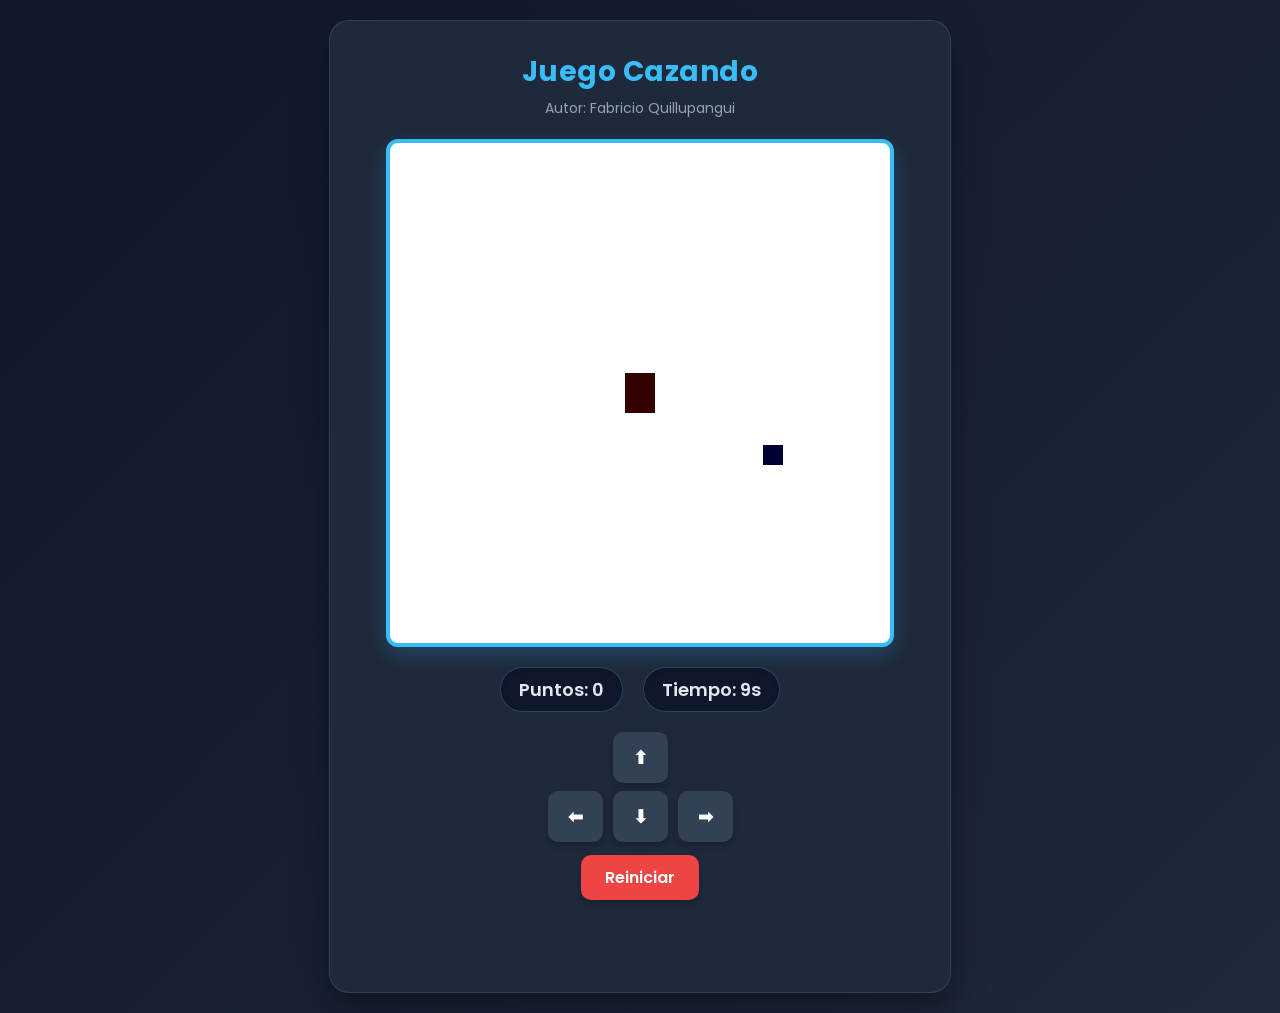
==== index.html @ 6f678f14 "cambio de nombre de cazando.html a index.html para vercel" ====
<!DOCTYPE html>
<html lang="es">
<head>
  <meta charset="UTF-8">
  <meta name="viewport" content="width=device-width, initial-scale=1.0">
  <title>Juego Cazando</title>
  <link rel="stylesheet" href="cazando.css"/>
  <link href="https://fonts.googleapis.com/css2?family=Poppins:wght@400;600;700&display=swap" rel="stylesheet">
  <script src="utils.js"></script>
</head>
<body onload="iniciarJuego()">

  <div class="game-container">
    <header class="game-header">
      <h1>Juego Cazando</h1>
      <p class="author">Autor: Fabricio Quillupangui</p>
    </header>

    <div class="canvas-wrapper">
      <canvas id="areaJuego" width="500" height="500"></canvas>
    </div>

    <div class="panel">
      <div class="badge">Puntos: <span id="puntos">0</span></div>
      <div class="badge">Tiempo: <span id="tiempo">10</span>s</div>
    </div>

    <div class="controles">
      <div class="control-row">
        <button onclick="moverArriba()" class="btn-control">⬆</button>
      </div>
      <div class="control-row">
        <button onclick="moverIzquierda()" class="btn-control">⬅</button>
        <button onclick="moverAbajo()" class="btn-control">⬇</button>
        <button onclick="moverDerecha()" class="btn-control">➡</button>
      </div>
      <div class="control-row">
        <button onclick="reiniciar()" class="btn-action">Reiniciar</button>
      </div>
    </div>

    <p id="mensaje"></p>
  </div>

  <script src="cazando.js"></script>
</body>
</html>
---- cazando.css ----
/* Estilos generales y diseño base */
body {
  text-align: center;
  font-family: 'Poppins', sans-serif;
  background: linear-gradient(135deg, #0f172a 0%, #1e293b 100%);
  color: #f8fafc;
  margin: 0;
  padding: 20px;
  min-height: 100vh;
  display: flex;
  justify-content: center;
  align-items: center;
}

/* Contenedor principal tipo tarjeta de juego */
.game-container {
  background: #1e293b;
  padding: 30px;
  border-radius: 20px;
  box-shadow: 0 15px 35px rgba(0, 0, 0, 0.4);
  max-width: 560px;
  width: 100%;
  border: 1px solid rgba(255, 255, 255, 0.1);
}

.game-header h1 {
  margin: 0 0 5px 0;
  font-size: 28px;
  color: #38bdf8;
  font-weight: 700;
  letter-spacing: 0.5px;
}

.author {
  margin: 0 0 20px 0;
  font-size: 14px;
  color: #94a3b8;
}

/* Área del Canvas */
.canvas-wrapper {
  display: flex;
  justify-content: center;
  margin-bottom: 20px;
}

canvas {
  background: #ffffff;
  border: 4px solid #38bdf8;
  border-radius: 12px;
  box-shadow: 0 8px 20px rgba(56, 189, 248, 0.2);
}

/* Panel de Puntuación y Tiempo */
.panel {
  margin: 15px 0;
  font-size: 18px;
  display: flex;
  justify-content: center;
  gap: 20px;
}

.badge {
  background: #0f172a;
  padding: 8px 18px;
  border-radius: 30px;
  border: 1px solid rgba(56, 189, 248, 0.3);
  font-weight: 600;
  color: #e2e8f0;
  box-shadow: inset 0 2px 4px rgba(0,0,0,0.2);
}

/* Controles y Botones */
.controles {
  margin-top: 20px;
  display: flex;
  flex-direction: column;
  align-items: center;
  gap: 8px;
}

.control-row {
  display: flex;
  gap: 10px;
  justify-content: center;
}

button {
  border: none;
  border-radius: 10px;
  font-family: 'Poppins', sans-serif;
  font-weight: 600;
  cursor: pointer;
  transition: all 0.2s ease-in-out;
  box-shadow: 0 4px 6px rgba(0,0,0,0.2);
}

.btn-control {
  background: #334155;
  color: #ffffff;
  padding: 12px 20px;
  font-size: 18px;
  min-width: 55px;
}

.btn-control:hover {
  background: #38bdf8;
  color: #0f172a;
  transform: translateY(-2px);
  box-shadow: 0 6px 12px rgba(56, 189, 248, 0.3);
}

.btn-control:active {
  transform: translateY(1px);
}

.btn-action {
  background: #ef4444;
  color: white;
  padding: 10px 24px;
  font-size: 16px;
  margin-top: 5px;
}

.btn-action:hover {
  background: #dc2626;
  transform: translateY(-2px);
  box-shadow: 0 6px 12px rgba(239, 68, 68, 0.3);
}

/* Mensaje de estado (ID intacto) */
#mensaje {
  font-size: 18px;
  font-weight: bold;
  color: #f43f5e;
  margin-top: 20px;
  min-height: 24px;
  text-shadow: 0 2px 4px rgba(0,0,0,0.3);
}
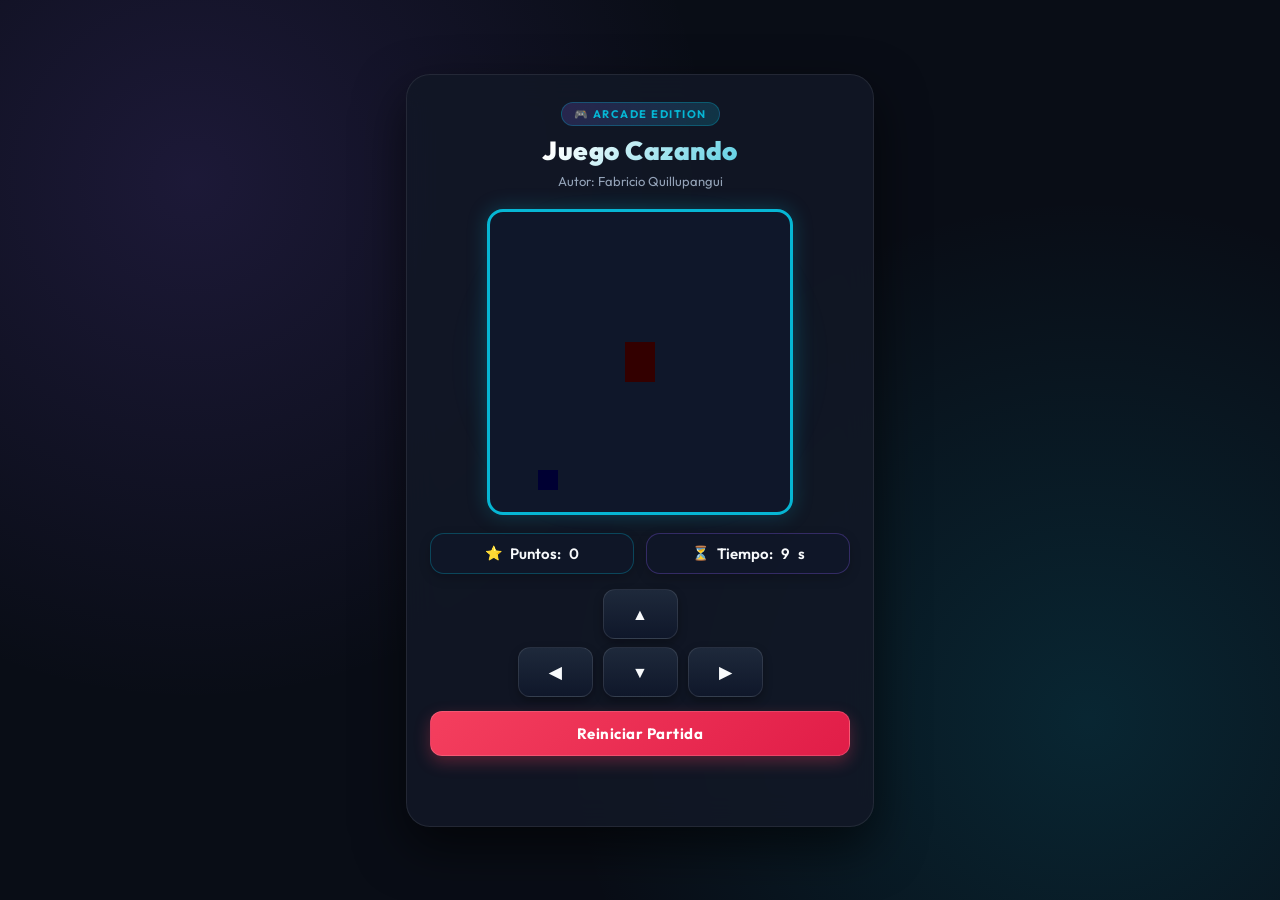
==== commit e521d492: "Nueva mejora visual para el juego en general" ====
--- a/index.html
+++ b/index.html
@@ -5,41 +5,53 @@
   <meta name="viewport" content="width=device-width, initial-scale=1.0">
   <title>Juego Cazando</title>
   <link rel="stylesheet" href="cazando.css"/>
-  <link href="https://fonts.googleapis.com/css2?family=Poppins:wght@400;600;700&display=swap" rel="stylesheet">
+  <link href="https://fonts.googleapis.com/css2?family=Outfit:wght@400;600;700;900&display=swap" rel="stylesheet">
   <script src="utils.js"></script>
 </head>
 <body onload="iniciarJuego()">
 
-  <div class="game-container">
-    <header class="game-header">
-      <h1>Juego Cazando</h1>
-      <p class="author">Autor: Fabricio Quillupangui</p>
-    </header>
+  <div class="game-wrapper">
+    <div class="game-container">
+      
+      <header class="game-header">
+        <div class="header-badge-top">🎮 Arcade Edition</div>
+        <h1>Juego Cazando</h1>
+        <p class="author">Autor: Fabricio Quillupangui</p>
+      </header>
 
-    <div class="canvas-wrapper">
-      <canvas id="areaJuego" width="500" height="500"></canvas>
+      <div class="canvas-wrapper">
+        <div class="canvas-glow-effect"></div>
+        <canvas id="areaJuego" width="300" height="300"></canvas>
+      </div>
+
+      <div class="panel">
+        <div class="badge score-badge">
+          <span class="badge-icon">⭐</span> Puntos: <span id="puntos">0</span>
+        </div>
+        <div class="badge time-badge">
+          <span class="badge-icon">⏳</span> Tiempo: <span id="tiempo">10</span>s
+        </div>
+      </div>
+
+      <div class="controles">
+        <div class="control-row">
+          <button onclick="moverArriba()" class="btn-control" aria-label="Arriba">▲</button>
+        </div>
+        <div class="control-row horizontal-controls">
+          <button onclick="moverIzquierda()" class="btn-control" aria-label="Izquierda">◀</button>
+          <button onclick="moverAbajo()" class="btn-control" aria-label="Abajo">▼</button>
+          <button onclick="moverDerecha()" class="btn-control" aria-label="Derecha">▶</button>
+        </div>
+        <div class="control-row action-row">
+          <button onclick="reiniciar()" class="btn-action">Reiniciar Partida</button>
+        </div>
+      </div>
+
+      <div class="message-container">
+        <p id="mensaje"></p>
+      </div>
+
     </div>
-
-    <div class="panel">
-      <div class="badge">Puntos: <span id="puntos">0</span></div>
-      <div class="badge">Tiempo: <span id="tiempo">10</span>s</div>
-    </div>
-
-    <div class="controles">
-      <div class="control-row">
-        <button onclick="moverArriba()" class="btn-control">⬆</button>
-      </div>
-      <div class="control-row">
-        <button onclick="moverIzquierda()" class="btn-control">⬅</button>
-        <button onclick="moverAbajo()" class="btn-control">⬇</button>
-        <button onclick="moverDerecha()" class="btn-control">➡</button>
-      </div>
-      <div class="control-row">
-        <button onclick="reiniciar()" class="btn-action">Reiniciar</button>
-      </div>
-    </div>
-
-    <p id="mensaje"></p>
   </div>
 
   <script src="cazando.js"></script>
--- a/cazando.css
+++ b/cazando.css
@@ -1,139 +1,242 @@
-/* Estilos generales y diseño base */
+/* Importación de tipografía moderna y limpia estilo UI de videojuegos */
+@import url('https://fonts.googleapis.com/css2?family=Outfit:wght@400;600;700;900&display=swap');
+
+:root {
+  --bg-core: #090d16;
+  --panel-bg: rgba(18, 24, 38, 0.85);
+  --accent-cyan: #06b6d4;
+  --accent-purple: #8b5cf6;
+  --accent-pink: #ec4899;
+  --text-main: #f8fafc;
+  --text-muted: #94a3b8;
+  --border-glass: rgba(255, 255, 255, 0.08);
+}
+
 body {
   text-align: center;
-  font-family: 'Poppins', sans-serif;
-  background: linear-gradient(135deg, #0f172a 0%, #1e293b 100%);
-  color: #f8fafc;
+  font-family: 'Outfit', sans-serif;
+  background-color: var(--bg-core);
+  background-image: 
+    radial-gradient(circle at 15% 20%, rgba(139, 92, 246, 0.15) 0%, transparent 40%),
+    radial-gradient(circle at 85% 80%, rgba(6, 182, 212, 0.15) 0%, transparent 40%);
+  color: var(--text-main);
   margin: 0;
-  padding: 20px;
+  padding: 15px;
   min-height: 100vh;
   display: flex;
   justify-content: center;
   align-items: center;
-}
-
-/* Contenedor principal tipo tarjeta de juego */
+  box-sizing: border-box;
+}
+
+.game-wrapper {
+  width: 100%;
+  display: flex;
+  justify-content: center;
+}
+
+/* Tarjeta principal con efecto Glassmorphism refinado */
 .game-container {
-  background: #1e293b;
-  padding: 30px;
+  background: var(--panel-bg);
+  backdrop-filter: blur(16px);
+  -webkit-backdrop-filter: blur(16px);
+  padding: 28px 24px;
+  border-radius: 24px;
+  box-shadow: 0 20px 50px rgba(0, 0, 0, 0.6), 
+              0 0 0 1px var(--border-glass) inset;
+  max-width: 420px;
+  width: 100%;
+  position: relative;
+  overflow: hidden;
+}
+
+.game-header {
+  margin-bottom: 20px;
+}
+
+.header-badge-top {
+  display: inline-block;
+  background: linear-gradient(135deg, rgba(139, 92, 246, 0.2), rgba(6, 182, 212, 0.2));
+  color: var(--accent-cyan);
+  font-size: 11px;
+  font-weight: 700;
+  text-transform: uppercase;
+  letter-spacing: 1.5px;
+  padding: 4px 12px;
   border-radius: 20px;
-  box-shadow: 0 15px 35px rgba(0, 0, 0, 0.4);
-  max-width: 560px;
-  width: 100%;
+  margin-bottom: 8px;
+  border: 1px solid rgba(6, 182, 212, 0.3);
+}
+
+.game-header h1 {
+  margin: 0;
+  font-size: 26px;
+  background: linear-gradient(135deg, #ffffff 30%, var(--accent-cyan) 100%);
+  -webkit-background-clip: text;
+  -webkit-text-fill-color: transparent;
+  font-weight: 900;
+  letter-spacing: 0.5px;
+}
+
+.author {
+  margin: 6px 0 0 0;
+  font-size: 13px;
+  color: var(--text-muted);
+  font-weight: 400;
+}
+
+/* Área del Canvas con marco brillante interactivo */
+.canvas-wrapper {
+  display: flex;
+  justify-content: center;
+  position: relative;
+  margin-bottom: 18px;
+}
+
+.canvas-glow-effect {
+  position: absolute;
+  width: 100%;
+  height: 100%;
+  background: radial-gradient(circle, rgba(6, 182, 212, 0.25) 0%, transparent 70%);
+  filter: blur(10px);
+  z-index: 0;
+  pointer-events: none;
+}
+
+canvas {
+  background: #0f172a;
+  border: 3px solid var(--accent-cyan);
+  border-radius: 16px;
+  box-shadow: 0 0 20px rgba(6, 182, 212, 0.25);
+  position: relative;
+  z-index: 1;
+}
+
+/* Panel de Puntuación y Tiempo Estilizado */
+.panel {
+  margin: 15px 0;
+  display: flex;
+  justify-content: center;
+  gap: 12px;
+}
+
+.badge {
+  background: rgba(15, 23, 42, 0.8);
+  padding: 10px 18px;
+  border-radius: 14px;
+  border: 1px solid rgba(255, 255, 255, 0.06);
+  font-weight: 600;
+  font-size: 15px;
+  color: var(--text-main);
+  display: flex;
+  align-items: center;
+  gap: 8px;
+  box-shadow: 0 4px 12px rgba(0,0,0,0.2);
+  flex: 1;
+  justify-content: center;
+}
+
+.score-badge {
+  border-color: rgba(6, 182, 212, 0.3);
+}
+
+.time-badge {
+  border-color: rgba(139, 92, 246, 0.3);
+}
+
+.badge-icon {
+  font-size: 14px;
+}
+
+/* Controles de Movimiento Táctiles */
+.controles {
+  margin-top: 15px;
+  display: flex;
+  flex-direction: column;
+  align-items: center;
+  gap: 8px;
+}
+
+.control-row {
+  display: flex;
+  gap: 10px;
+  justify-content: center;
+  width: 100%;
+}
+
+button {
+  border: none;
+  font-family: 'Outfit', sans-serif;
+  font-weight: 600;
+  cursor: pointer;
+  transition: all 0.2s cubic-bezier(0.4, 0, 0.2, 1);
+}
+
+.btn-control {
+  background: linear-gradient(180deg, #1e293b 0%, #0f172a 100%);
+  color: var(--text-main);
+  padding: 14px 0;
+  font-size: 16px;
+  border-radius: 12px;
+  flex: 1;
+  max-width: 75px;
   border: 1px solid rgba(255, 255, 255, 0.1);
-}
-
-.game-header h1 {
-  margin: 0 0 5px 0;
-  font-size: 28px;
-  color: #38bdf8;
+  box-shadow: 0 4px 10px rgba(0,0,0,0.3);
+}
+
+.btn-control:hover {
+  background: linear-gradient(180deg, var(--accent-cyan) 0%, #0284c7 100%);
+  color: #090d16;
+  border-color: transparent;
+  transform: translateY(-2px);
+  box-shadow: 0 6px 16px rgba(6, 182, 212, 0.4);
+}
+
+.btn-control:active {
+  transform: translateY(1px);
+}
+
+.action-row {
+  margin-top: 6px;
+}
+
+.btn-action {
+  background: linear-gradient(135deg, #f43f5e 0%, #e11d48 100%);
+  color: white;
+  padding: 12px 24px;
+  font-size: 15px;
+  border-radius: 12px;
+  width: 100%;
   font-weight: 700;
   letter-spacing: 0.5px;
-}
-
-.author {
-  margin: 0 0 20px 0;
-  font-size: 14px;
-  color: #94a3b8;
-}
-
-/* Área del Canvas */
-.canvas-wrapper {
-  display: flex;
-  justify-content: center;
-  margin-bottom: 20px;
-}
-
-canvas {
-  background: #ffffff;
-  border: 4px solid #38bdf8;
-  border-radius: 12px;
-  box-shadow: 0 8px 20px rgba(56, 189, 248, 0.2);
-}
-
-/* Panel de Puntuación y Tiempo */
-.panel {
-  margin: 15px 0;
-  font-size: 18px;
-  display: flex;
-  justify-content: center;
-  gap: 20px;
-}
-
-.badge {
-  background: #0f172a;
-  padding: 8px 18px;
-  border-radius: 30px;
-  border: 1px solid rgba(56, 189, 248, 0.3);
-  font-weight: 600;
-  color: #e2e8f0;
-  box-shadow: inset 0 2px 4px rgba(0,0,0,0.2);
-}
-
-/* Controles y Botones */
-.controles {
-  margin-top: 20px;
-  display: flex;
-  flex-direction: column;
-  align-items: center;
-  gap: 8px;
-}
-
-.control-row {
-  display: flex;
-  gap: 10px;
-  justify-content: center;
-}
-
-button {
-  border: none;
-  border-radius: 10px;
-  font-family: 'Poppins', sans-serif;
-  font-weight: 600;
-  cursor: pointer;
-  transition: all 0.2s ease-in-out;
-  box-shadow: 0 4px 6px rgba(0,0,0,0.2);
-}
-
-.btn-control {
-  background: #334155;
-  color: #ffffff;
-  padding: 12px 20px;
-  font-size: 18px;
-  min-width: 55px;
-}
-
-.btn-control:hover {
-  background: #38bdf8;
-  color: #0f172a;
+  box-shadow: 0 6px 16px rgba(244, 63, 94, 0.3);
+  border: 1px solid rgba(255, 255, 255, 0.15);
+}
+
+.btn-action:hover {
+  background: linear-gradient(135deg, #fb7185 0%, #f43f5e 100%);
   transform: translateY(-2px);
-  box-shadow: 0 6px 12px rgba(56, 189, 248, 0.3);
-}
-
-.btn-control:active {
+  box-shadow: 0 8px 20px rgba(244, 63, 94, 0.4);
+}
+
+.btn-action:active {
   transform: translateY(1px);
 }
 
-.btn-action {
-  background: #ef4444;
-  color: white;
-  padding: 10px 24px;
+/* Mensaje de Estado / Notificaciones de juego (ID intacto) */
+.message-container {
+  min-height: 28px;
+  margin-top: 15px;
+  display: flex;
+  align-items: center;
+  justify-content: center;
+}
+
+#mensaje {
   font-size: 16px;
-  margin-top: 5px;
-}
-
-.btn-action:hover {
-  background: #dc2626;
-  transform: translateY(-2px);
-  box-shadow: 0 6px 12px rgba(239, 68, 68, 0.3);
-}
-
-/* Mensaje de estado (ID intacto) */
-#mensaje {
-  font-size: 18px;
-  font-weight: bold;
-  color: #f43f5e;
-  margin-top: 20px;
-  min-height: 24px;
-  text-shadow: 0 2px 4px rgba(0,0,0,0.3);
+  font-weight: 700;
+  color: #fb7185;
+  margin: 0;
+  text-shadow: 0 2px 8px rgba(244, 63, 94, 0.4);
+  letter-spacing: 0.3px;
 }
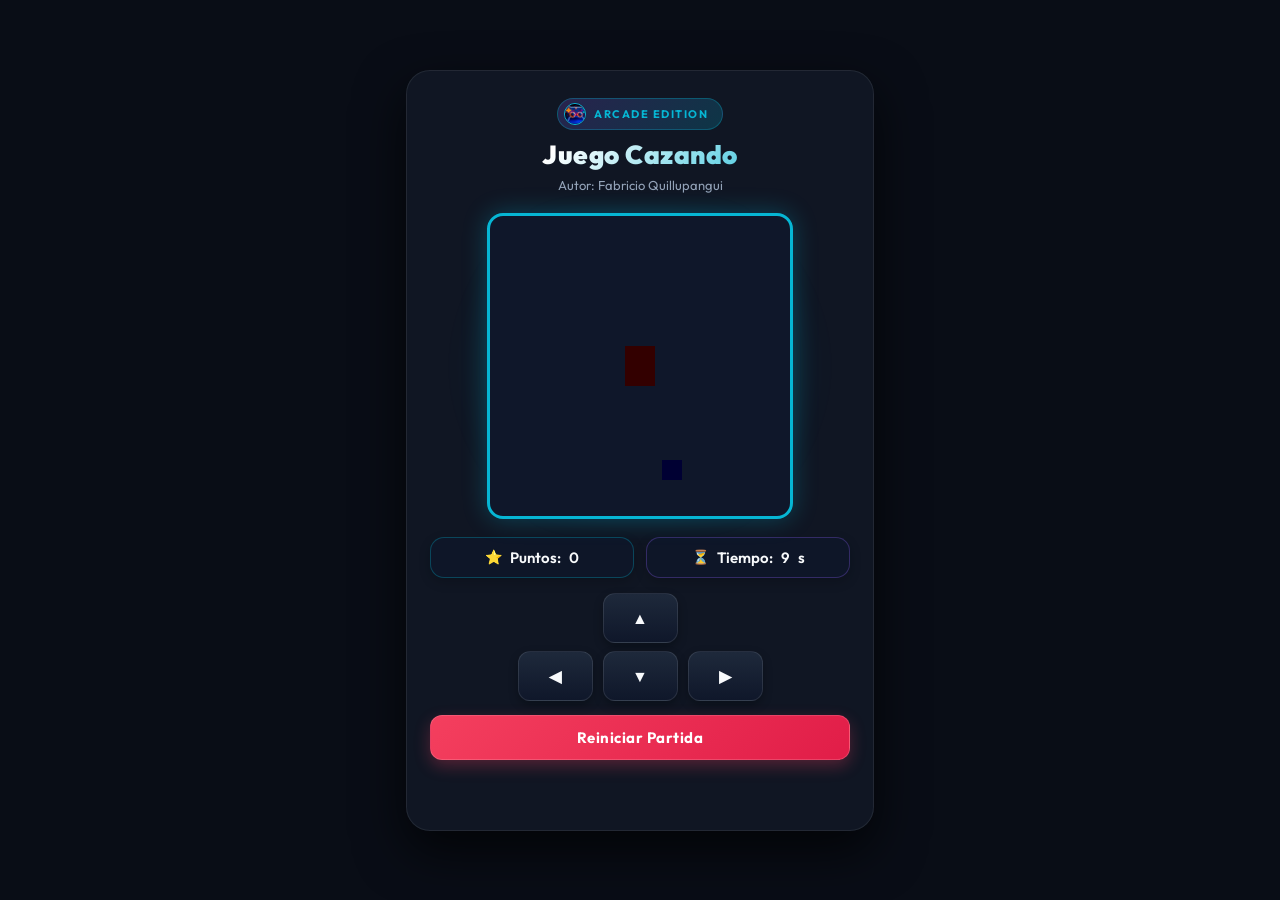
==== commit 6cd2ab24: "Añadir imagen control_arcade,actualizacion index.html y cazando.css" ====
--- a/index.html
+++ b/index.html
@@ -14,7 +14,10 @@
     <div class="game-container">
       
       <header class="game-header">
-        <div class="header-badge-top">🎮 Arcade Edition</div>
+        <div class="header-badge-top">
+          <img src="control-arcade.jpg" alt="Control Arcade" class="badge-img">
+          <span>ARCADE EDITION</span>
+        </div>
         <h1>Juego Cazando</h1>
         <p class="author">Autor: Fabricio Quillupangui</p>
       </header>
--- a/cazando.css
+++ b/cazando.css
@@ -1,9 +1,9 @@
-/* Importación de tipografía moderna y limpia estilo UI de videojuegos */
+/* Importación de tipografía moderna y diseño visual */
 @import url('https://fonts.googleapis.com/css2?family=Outfit:wght@400;600;700;900&display=swap');
 
 :root {
   --bg-core: #090d16;
-  --panel-bg: rgba(18, 24, 38, 0.85);
+  --panel-bg: rgba(18, 24, 38, 0.88);
   --accent-cyan: #06b6d4;
   --accent-purple: #8b5cf6;
   --accent-pink: #ec4899;
@@ -17,8 +17,11 @@
   font-family: 'Outfit', sans-serif;
   background-color: var(--bg-core);
   background-image: 
-    radial-gradient(circle at 15% 20%, rgba(139, 92, 246, 0.15) 0%, transparent 40%),
-    radial-gradient(circle at 85% 80%, rgba(6, 182, 212, 0.15) 0%, transparent 40%);
+    linear-gradient(rgba(9, 13, 22, 0.85), rgba(9, 13, 22, 0.92)),
+    url('https://images.unsplash.com/photo-1550745165-9bc0b252726f?q=80&w=1920&auto=format&fit=crop');
+  background-size: cover;
+  background-position: center;
+  background-attachment: fixed;
   color: var(--text-main);
   margin: 0;
   padding: 15px;
@@ -35,14 +38,13 @@
   justify-content: center;
 }
 
-/* Tarjeta principal con efecto Glassmorphism refinado */
 .game-container {
   background: var(--panel-bg);
   backdrop-filter: blur(16px);
   -webkit-backdrop-filter: blur(16px);
   padding: 28px 24px;
   border-radius: 24px;
-  box-shadow: 0 20px 50px rgba(0, 0, 0, 0.6), 
+  box-shadow: 0 20px 50px rgba(0, 0, 0, 0.7), 
               0 0 0 1px var(--border-glass) inset;
   max-width: 420px;
   width: 100%;
@@ -55,17 +57,27 @@
 }
 
 .header-badge-top {
-  display: inline-block;
+  display: inline-flex;
+  align-items: center;
+  gap: 8px;
   background: linear-gradient(135deg, rgba(139, 92, 246, 0.2), rgba(6, 182, 212, 0.2));
   color: var(--accent-cyan);
   font-size: 11px;
   font-weight: 700;
   text-transform: uppercase;
   letter-spacing: 1.5px;
-  padding: 4px 12px;
+  padding: 4px 14px 4px 6px;
   border-radius: 20px;
   margin-bottom: 8px;
   border: 1px solid rgba(6, 182, 212, 0.3);
+}
+
+.badge-img {
+  width: 20px;
+  height: 20px;
+  object-fit: cover;
+  border-radius: 50%;
+  border: 1px solid var(--accent-cyan);
 }
 
 .game-header h1 {
@@ -85,7 +97,6 @@
   font-weight: 400;
 }
 
-/* Área del Canvas con marco brillante interactivo */
 .canvas-wrapper {
   display: flex;
   justify-content: center;
@@ -97,8 +108,8 @@
   position: absolute;
   width: 100%;
   height: 100%;
-  background: radial-gradient(circle, rgba(6, 182, 212, 0.25) 0%, transparent 70%);
-  filter: blur(10px);
+  background: radial-gradient(circle, rgba(6, 182, 212, 0.3) 0%, transparent 70%);
+  filter: blur(12px);
   z-index: 0;
   pointer-events: none;
 }
@@ -107,12 +118,11 @@
   background: #0f172a;
   border: 3px solid var(--accent-cyan);
   border-radius: 16px;
-  box-shadow: 0 0 20px rgba(6, 182, 212, 0.25);
+  box-shadow: 0 0 25px rgba(6, 182, 212, 0.3);
   position: relative;
   z-index: 1;
 }
 
-/* Panel de Puntuación y Tiempo Estilizado */
 .panel {
   margin: 15px 0;
   display: flex;
@@ -121,7 +131,7 @@
 }
 
 .badge {
-  background: rgba(15, 23, 42, 0.8);
+  background: rgba(15, 23, 42, 0.85);
   padding: 10px 18px;
   border-radius: 14px;
   border: 1px solid rgba(255, 255, 255, 0.06);
@@ -148,7 +158,6 @@
   font-size: 14px;
 }
 
-/* Controles de Movimiento Táctiles */
 .controles {
   margin-top: 15px;
   display: flex;
@@ -223,7 +232,6 @@
   transform: translateY(1px);
 }
 
-/* Mensaje de Estado / Notificaciones de juego (ID intacto) */
 .message-container {
   min-height: 28px;
   margin-top: 15px;
